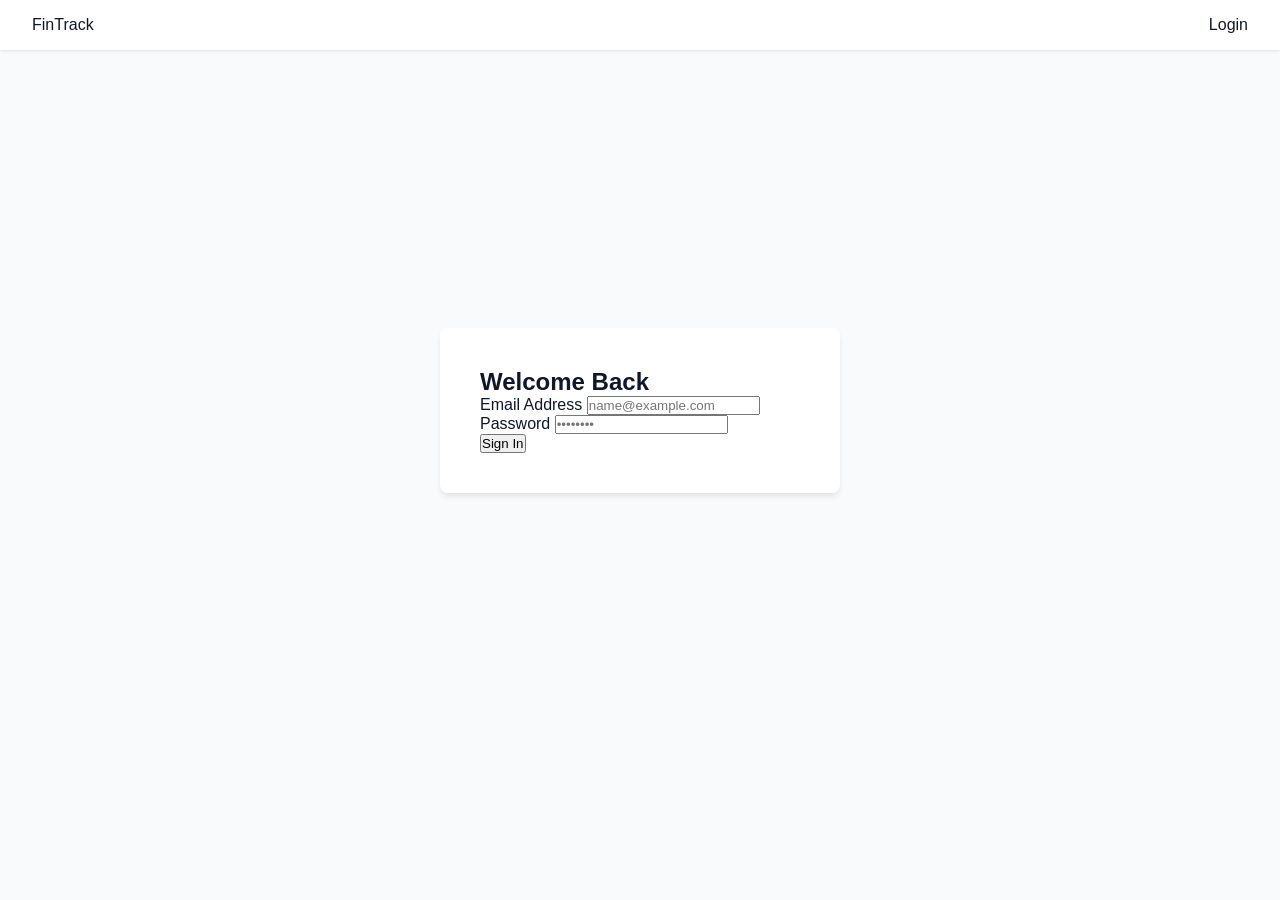
==== fin-track-app/index.html @ 2153d29b "fin-track-app v1.1 added goals and zip" ====
<!doctype html>
<html lang="en">
  <head>
    <meta charset="UTF-8" />
    <meta name="viewport" content="width=device-width, initial-scale=1.0" />
    <meta name="description" content="Personal Finance Dashboard Application" />
    <title>FinTrack | Secure Login</title>
    <link rel="stylesheet" href="css/styles.css" />
  </head>
  <body>
    <header>
      <nav class="navbar">
        <div class="logo">FinTrack</div>
        <ul class="nav-links" id="navLinks"></ul>
      </nav>
    </header>

    <main class="auth-container">
      <section class="form-card">
        <h1>Welcome Back</h1>
        <p id="feedbackMessage" class="hidden"></p>
        <form id="loginForm" novalidate>
          <div class="form-group">
            <label for="email">Email Address</label>
            <input type="email" id="email" required placeholder="name@example.com" />
          </div>
          <div class="form-group">
            <label for="password">Password</label>
            <input type="password" id="password" required minlength="6" placeholder="••••••••" />
          </div>
          <button type="submit" class="btn">Sign In</button>
        </form>
      </section>
    </main>

    <script src="js/auth.js"></script>
  </body>
</html>
---- fin-track-app/css/styles.css ----
/* Core Custom Properties */
:root {
  --primary: #2563eb;
  --background: #f8fafc;
  --surface: #ffffff;
  --text: #0f172a;
  --error: #ef4444;
  --success: #22c55e;
}

* {
  box-sizing: border-box;
  margin: 0;
  padding: 0;
  font-family: "Segoe UI", sans-serif;
}
body {
  background-color: var(--background);
  color: var(--text);
}

/* Flexbox Layout Directives */
.navbar {
  display: flex;
  justify-content: space-between;
  align-items: center;
  padding: 1rem 2rem;
  background: var(--surface);
  box-shadow: 0 1px 3px rgba(0, 0, 0, 0.1);
}
.nav-links {
  display: flex;
  list-style: none;
  gap: 1.5rem;
}
.nav-links a {
  text-decoration: none;
  color: var(--text);
  font-weight: 500;
}

.auth-container {
  display: flex;
  justify-content: center;
  align-items: center;
  min-height: 80vh;
}
.form-card {
  background: var(--surface);
  padding: 2.5rem;
  border-radius: 8px;
  box-shadow: 0 4px 6px -1px rgba(0, 0, 0, 0.1);
  width: 100%;
  max-width: 400px;
}

/* Optional Interactive Animations */
.btn {
  transition:
    background-color 0.2s ease,
    transform 0.1s ease;
}
.btn:hover {
  background-color: #1d4ed8;
  transform: translateY(-1px);
}

/* Mandatory Media Query for Multi-device Compatibility */
@media (max-width: 768px) {
  .navbar {
    flex-direction: column;
    gap: 1rem;
  }
  .nav-links {
    width: 100%;
    justify-content: space-around;
  }
}
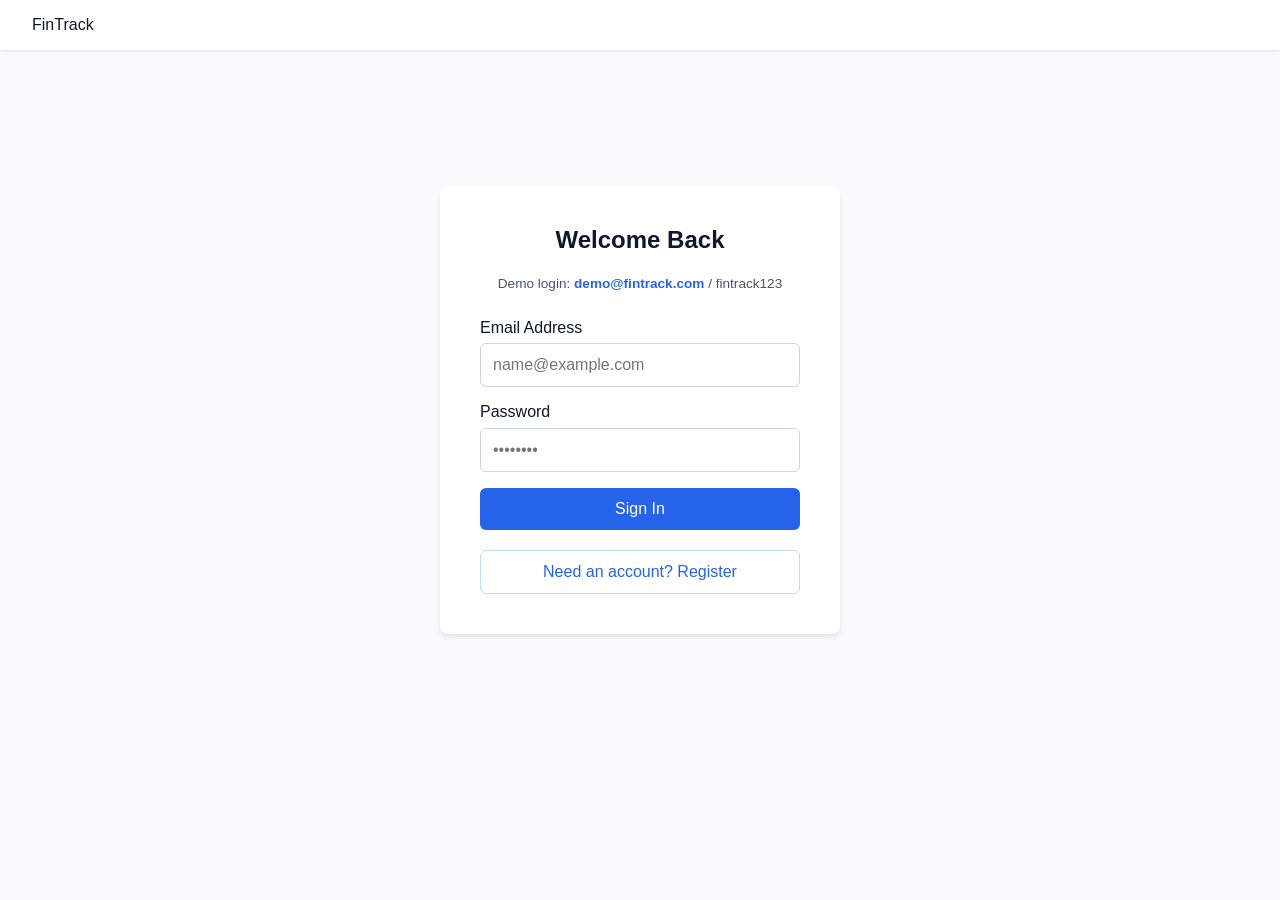
==== commit 5f4a6e4c: "Add user auth and scoped storage This change adds login and registration flows with validation, a de" ====
--- a/fin-track-app/index.html
+++ b/fin-track-app/index.html
@@ -9,30 +9,65 @@
   </head>
   <body>
     <header>
+      <!-- Top navigation bar for the app -->
       <nav class="navbar">
         <div class="logo">FinTrack</div>
+        <!-- This empty list is filled by auth.js based on login state -->
         <ul class="nav-links" id="navLinks"></ul>
       </nav>
     </header>
 
+    <!-- Centered login form area -->
     <main class="auth-container">
       <section class="form-card">
-        <h1>Welcome Back</h1>
+        <h1 id="authTitle">Welcome Back</h1>
         <p id="feedbackMessage" class="hidden"></p>
+
+        <p class="auth-note">Demo login: <a href="mailto:demo@fintrack.com">demo@fintrack.com</a> / fintrack123</p>
+
         <form id="loginForm" novalidate>
           <div class="form-group">
             <label for="email">Email Address</label>
             <input type="email" id="email" required placeholder="name@example.com" />
           </div>
+
           <div class="form-group">
             <label for="password">Password</label>
             <input type="password" id="password" required minlength="6" placeholder="••••••••" />
           </div>
+
           <button type="submit" class="btn">Sign In</button>
         </form>
+
+        <form id="registerForm" class="hidden" novalidate>
+          <div class="form-group">
+            <label for="registerName">Full Name</label>
+            <input type="text" id="registerName" required placeholder="John Doe" />
+          </div>
+
+          <div class="form-group">
+            <label for="registerEmail">Email Address</label>
+            <input type="email" id="registerEmail" required placeholder="name@example.com" />
+          </div>
+
+          <div class="form-group">
+            <label for="registerPassword">Password</label>
+            <input type="password" id="registerPassword" required minlength="6" placeholder="••••••••" />
+          </div>
+
+          <div class="form-group">
+            <label for="confirmPassword">Confirm Password</label>
+            <input type="password" id="confirmPassword" required minlength="6" placeholder="••••••••" />
+          </div>
+
+          <button type="submit" class="btn">Create Account</button>
+        </form>
+
+        <button type="button" id="toggleAuthBtn" class="btn secondary">Need an account? Register</button>
       </section>
     </main>
 
+    <!-- Load the JavaScript that handles login validation and session logic -->
     <script src="js/auth.js"></script>
   </body>
 </html>
--- a/fin-track-app/css/styles.css
+++ b/fin-track-app/css/styles.css
@@ -1,9 +1,11 @@
 /* Core Custom Properties */
 :root {
   --primary: #2563eb;
+  --primary-dark: #1d4ed8;
   --background: #f8fafc;
   --surface: #ffffff;
   --text: #0f172a;
+  --muted: #475569;
   --error: #ef4444;
   --success: #22c55e;
 }
@@ -52,17 +54,87 @@
   box-shadow: 0 4px 6px -1px rgba(0, 0, 0, 0.1);
   width: 100%;
   max-width: 400px;
+  display: flex;
+  flex-direction: column;
+  gap: 0.75rem;
 }
 
-/* Optional Interactive Animations */
+.form-card h1 {
+  margin-bottom: 0.25rem;
+  text-align: center;
+}
+
+.form-card form {
+  display: flex;
+  flex-direction: column;
+  gap: 1rem;
+}
+
+.form-group {
+  display: flex;
+  flex-direction: column;
+  gap: 0.4rem;
+}
+
+.form-group input {
+  padding: 0.75rem;
+  border: 1px solid #cbd5e1;
+  border-radius: 6px;
+  font-size: 1rem;
+}
+
+.auth-note {
+  margin: 0.25rem 0 0.75rem;
+  color: var(--muted);
+  font-size: 0.85rem;
+  line-height: 1.5;
+  text-align: center;
+}
+
+.auth-note a {
+  color: var(--primary);
+  text-decoration: none;
+  font-weight: 600;
+}
+
 .btn {
+  background-color: var(--primary);
+  color: #fff;
+  border: none;
+  border-radius: 6px;
+  padding: 0.75rem 1rem;
+  font-size: 1rem;
+  cursor: pointer;
   transition:
     background-color 0.2s ease,
     transform 0.1s ease;
 }
+
 .btn:hover {
-  background-color: #1d4ed8;
+  background-color: var(--primary-dark);
   transform: translateY(-1px);
+}
+
+.btn.secondary {
+  background-color: transparent;
+  color: var(--primary);
+  border: 1px solid #bfdbfe;
+  margin-top: 0.5rem;
+  width: 100%;
+}
+
+.btn.secondary:hover {
+  background-color: #eff6ff;
+}
+
+.message-error {
+  color: var(--error);
+  margin-bottom: 0.75rem;
+}
+
+.message-success {
+  color: var(--success);
+  margin-bottom: 0.75rem;
 }
 
 /* Mandatory Media Query for Multi-device Compatibility */
@@ -76,3 +148,7 @@
     justify-content: space-around;
   }
 }
+
+.hidden {
+  display: none !important;
+}
